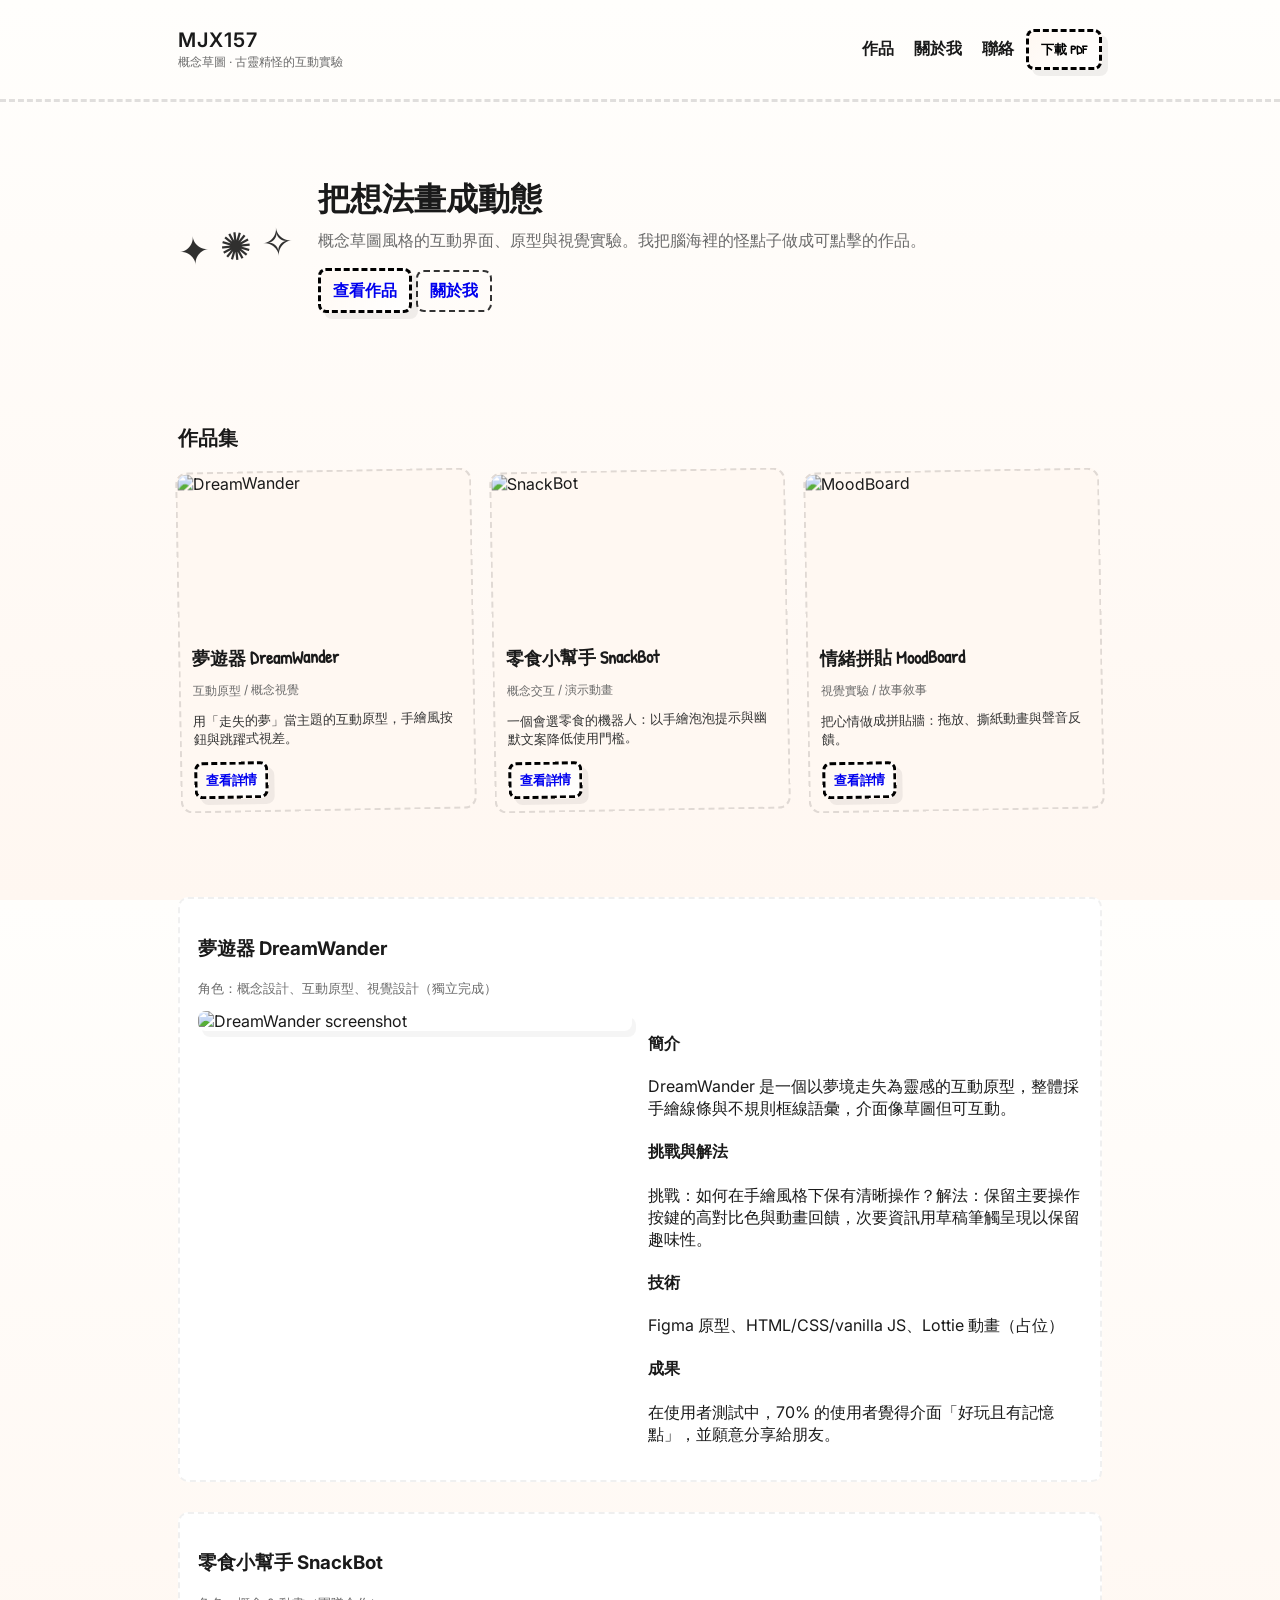
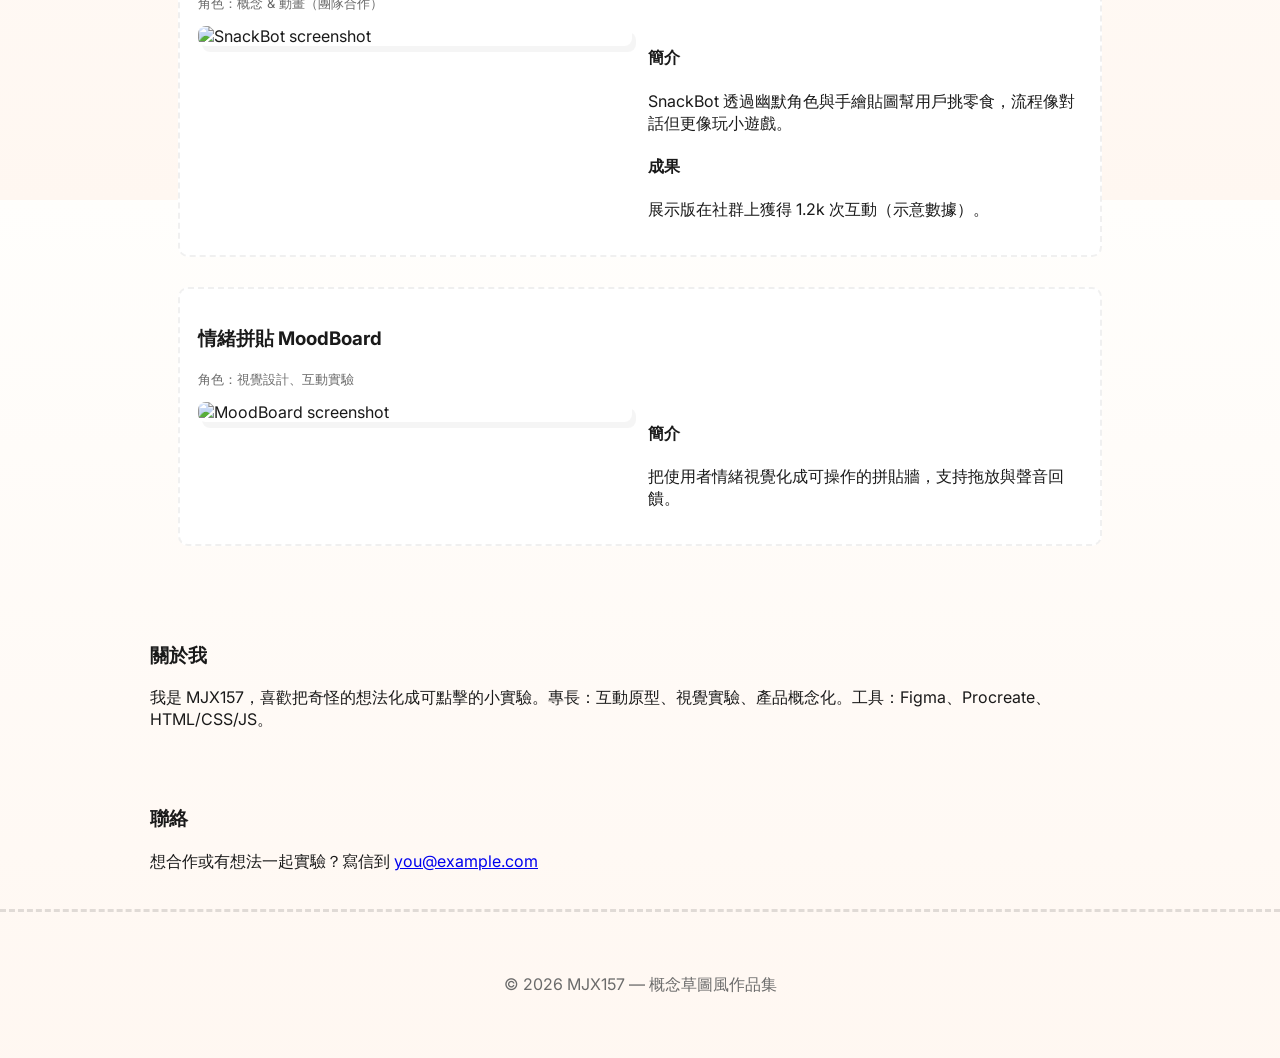
==== index.html @ e75595c7 "Add portfolio site — concept sketch sample" ====
<!doctype html>
<html lang="zh-Hant">
<head>
  <meta charset="utf-8" />
  <meta name="viewport" content="width=device-width,initial-scale=1" />
  <title>作品集 — 概念草圖風 · 古靈精怪</title>
  <link rel="stylesheet" href="styles.css" />
  <link href="https://fonts.googleapis.com/css2?family=Patrick+Hand&family=Inter:wght@300;600&display=swap" rel="stylesheet">
</head>
<body>
  <header class="site-header">
    <div class="container header-inner">
      <div class="brand">
        <h1 class="name">MJX157</h1>
        <p class="tagline">概念草圖 &middot; 古靈精怪的互動實驗</p>
      </div>
      <nav class="nav">
        <a href="#works">作品</a>
        <a href="#about">關於我</a>
        <a href="#contact">聯絡</a>
        <button id="pdfBtn" class="btn sketch">下載 PDF</button>
      </nav>
    </div>
  </header>

  <main>
    <section class="hero">
      <div class="container hero-inner">
        <div class="hero-art">✦ ✺ ✧</div>
        <div class="hero-text">
          <h2>把想法畫成動態</h2>
          <p class="lead">概念草圖風格的互動界面、原型與視覺實驗。我把腦海裡的怪點子做成可點擊的作品。</p>
          <div class="cta">
            <a href="#works" class="btn sketch">查看作品</a>
            <a href="#about" class="btn outline">關於我</a>
          </div>
        </div>
      </div>
    </section>

    <section id="works" class="works container">
      <h3 class="section-title">作品集</h3>

      <div class="grid">
        <!-- Project Card 1 -->
        <article class="card">
          <img src="https://picsum.photos/1200/800?random=101" alt="DreamWander" />
          <div class="card-body">
            <h4>夢遊器 DreamWander</h4>
            <p class="meta">互動原型 / 概念視覺</p>
            <p class="excerpt">用「走失的夢」當主題的互動原型，手繪風按鈕與跳躍式視差。</p>
            <div class="card-actions">
              <a href="#case-dream" class="btn sketch small">查看詳情</a>
            </div>
          </div>
        </article>

        <!-- Project Card 2 -->
        <article class="card">
          <img src="https://picsum.photos/1200/800?random=102" alt="SnackBot" />
          <div class="card-body">
            <h4>零食小幫手 SnackBot</h4>
            <p class="meta">概念交互 / 演示動畫</p>
            <p class="excerpt">一個會選零食的機器人：以手繪泡泡提示與幽默文案降低使用門檻。</p>
            <div class="card-actions">
              <a href="#case-snack" class="btn sketch small">查看詳情</a>
            </div>
          </div>
        </article>

        <!-- Project Card 3 -->
        <article class="card">
          <img src="https://picsum.photos/1200/800?random=103" alt="MoodBoard" />
          <div class="card-body">
            <h4>情緒拼貼 MoodBoard</h4>
            <p class="meta">視覺實驗 / 故事敘事</p>
            <p class="excerpt">把心情做成拼貼牆：拖放、撕紙動畫與聲音反饋。</p>
            <div class="card-actions">
              <a href="#case-mood" class="btn sketch small">查看詳情</a>
            </div>
          </div>
        </article>
      </div>
    </section>

    <!-- Detailed Cases -->
    <section class="cases container">
      <article id="case-dream" class="case">
        <h3>夢遊器 DreamWander</h3>
        <p class="role">角色：概念設計、互動原型、視覺設計（獨立完成）</p>
        <div class="case-grid">
          <img src="https://picsum.photos/1200/800?random=201" alt="DreamWander screenshot">
          <div>
            <h4>簡介</h4>
            <p>DreamWander 是一個以夢境走失為靈感的互動原型，整體採手繪線條與不規則框線語彙，介面像草圖但可互動。</p>
            <h4>挑戰與解法</h4>
            <p>挑戰：如何在手繪風格下保有清晰操作？解法：保留主要操作按鍵的高對比色與動畫回饋，次要資訊用草稿筆觸呈現以保留趣味性。</p>
            <h4>技術</h4>
            <p>Figma 原型、HTML/CSS/vanilla JS、Lottie 動畫（占位）</p>
            <h4>成果</h4>
            <p>在使用者測試中，70% 的使用者覺得介面「好玩且有記憶點」，並願意分享給朋友。</p>
          </div>
        </div>
      </article>

      <article id="case-snack" class="case">
        <h3>零食小幫手 SnackBot</h3>
        <p class="role">角色：概念 & 動畫（團隊合作）</p>
        <div class="case-grid">
          <img src="https://picsum.photos/1200/800?random=202" alt="SnackBot screenshot">
          <div>
            <h4>簡介</h4>
            <p>SnackBot 透過幽默角色與手繪貼圖幫用戶挑零食，流程像對話但更像玩小遊戲。</p>
            <h4>成果</h4>
            <p>展示版在社群上獲得 1.2k 次互動（示意數據）。</p>
          </div>
        </div>
      </article>

      <article id="case-mood" class="case">
        <h3>情緒拼貼 MoodBoard</h3>
        <p class="role">角色：視覺設計、互動實驗</p>
        <div class="case-grid">
          <img src="https://picsum.photos/1200/800?random=203" alt="MoodBoard screenshot">
          <div>
            <h4>簡介</h4>
            <p>把使用者情緒視覺化成可操作的拼貼牆，支持拖放與聲音回饋。</p>
          </div>
        </div>
      </article>
    </section>

    <section id="about" class="about container">
      <h3>關於我</h3>
      <p>我是 MJX157，喜歡把奇怪的想法化成可點擊的小實驗。專長：互動原型、視覺實驗、產品概念化。工具：Figma、Procreate、HTML/CSS/JS。</p>
    </section>

    <section id="contact" class="contact container">
      <h3>聯絡</h3>
      <p>想合作或有想法一起實驗？寫信到 <a href="mailto:you@example.com">you@example.com</a></p>
    </section>
  </main>

  <footer class="site-footer">
    <div class="container">
      <p>© 2026 MJX157 — 概念草圖風作品集</p>
    </div>
  </footer>

  <script src="script.js"></script>
</body>
</html>
---- styles.css ----
/* 概念草圖 / 古靈精怪 風格 */
:root{
  --accent:#FF7AA2;
  --paper:#fff8f2;
  --ink:#1a1a1a;
  --muted:#6b6b6b;
  --sketch: 3px dashed rgba(0,0,0,0.12);
  --radius:10px;
}

*{box-sizing:border-box}
html,body{height:100%}
body{
  font-family: "Inter", system-ui, -apple-system, "Segoe UI", Roboto, "Helvetica Neue", "Noto Sans", "Patrick Hand", "Arial";
  background:linear-gradient(180deg, #fffefc 0%, #fff7f1 100%);
  color:var(--ink);
  margin:0;
  -webkit-font-smoothing:antialiased;
}

.container{max-width:980px;margin:0 auto;padding:28px}

/* Header */
.site-header{border-bottom:var(--sketch);background:transparent}
.header-inner{display:flex;justify-content:space-between;align-items:center}
.brand .name{margin:0;font-size:20px;font-weight:600;letter-spacing:1px}
.brand .tagline{margin:2px 0 0;font-size:12px;color:var(--muted)}

/* Nav */
.nav a{margin:0 8px;color:var(--ink);text-decoration:none;font-weight:600}
.btn{display:inline-block;padding:8px 12px;border-radius:8px;background:#fff;border:2px solid #000;font-weight:600;text-decoration:none;cursor:pointer}
.btn.small{padding:6px 8px;font-size:13px}
.btn.sketch{background:linear-gradient(135deg,var(--paper),#fff);border:3px dashed #000;box-shadow:6px 6px 0 rgba(0,0,0,0.06);font-family:"Patrick Hand", "Segoe UI", sans-serif}
.btn.outline{background:transparent;border:2px dashed #333}

/* Hero */
.hero{padding:48px 0}
.hero-inner{display:flex;gap:24px;align-items:center}
.hero-art{font-size:38px;transform:rotate(-6deg);opacity:0.9}
.hero-text h2{margin:0;font-size:32px}
.lead{color:var(--muted);margin-top:8px}

/* Works grid */
.section-title{font-size:20px;margin:8px 0 18px}
.grid{display:grid;grid-template-columns:repeat(3,1fr);gap:18px}
.card{background:var(--paper);border-radius:12px;border:2px dashed rgba(0,0,0,0.12);overflow:hidden;transform:rotate(-1deg)}
.card img{width:100%;height:160px;object-fit:cover;display:block}
.card-body{padding:12px}
.card h4{margin:0 0 6px;font-family:"Patrick Hand";font-size:18px}
.meta{font-size:12px;color:var(--muted);margin-bottom:8px}
.excerpt{font-size:13px;color:#333}

/* Cases */
.cases .case{margin:30px 0;padding:18px;border-radius:10px;border:2px dashed rgba(0,0,0,0.06);background:#fff}
.case-grid{display:grid;grid-template-columns:1fr 1fr;gap:16px;align-items:start}
.case-grid img{width:100%;height:auto;border-radius:8px;object-fit:cover;box-shadow:4px 6px 0 rgba(0,0,0,0.04)}
.role{color:var(--muted);font-size:13px}

/* About / Contact */
.about, .contact{padding:20px 0}

/* Footer */
.site-footer{padding:18px 0;text-align:center;color:var(--muted);border-top:var(--sketch)}

/* Responsive */
@media (max-width:900px){
  .grid{grid-template-columns:repeat(2,1fr)}
  .hero-inner{flex-direction:column;align-items:flex-start}
  .case-grid{grid-template-columns:1fr}
}
@media (max-width:600px){
  .grid{grid-template-columns:1fr}
}

/* Print / PDF hint */
@media print{
  body{background:white}
  header, .nav, .btn, footer{display:none}
  .container{padding:0}
  .card img, .case-grid img{max-height:300px;object-fit:contain}
}
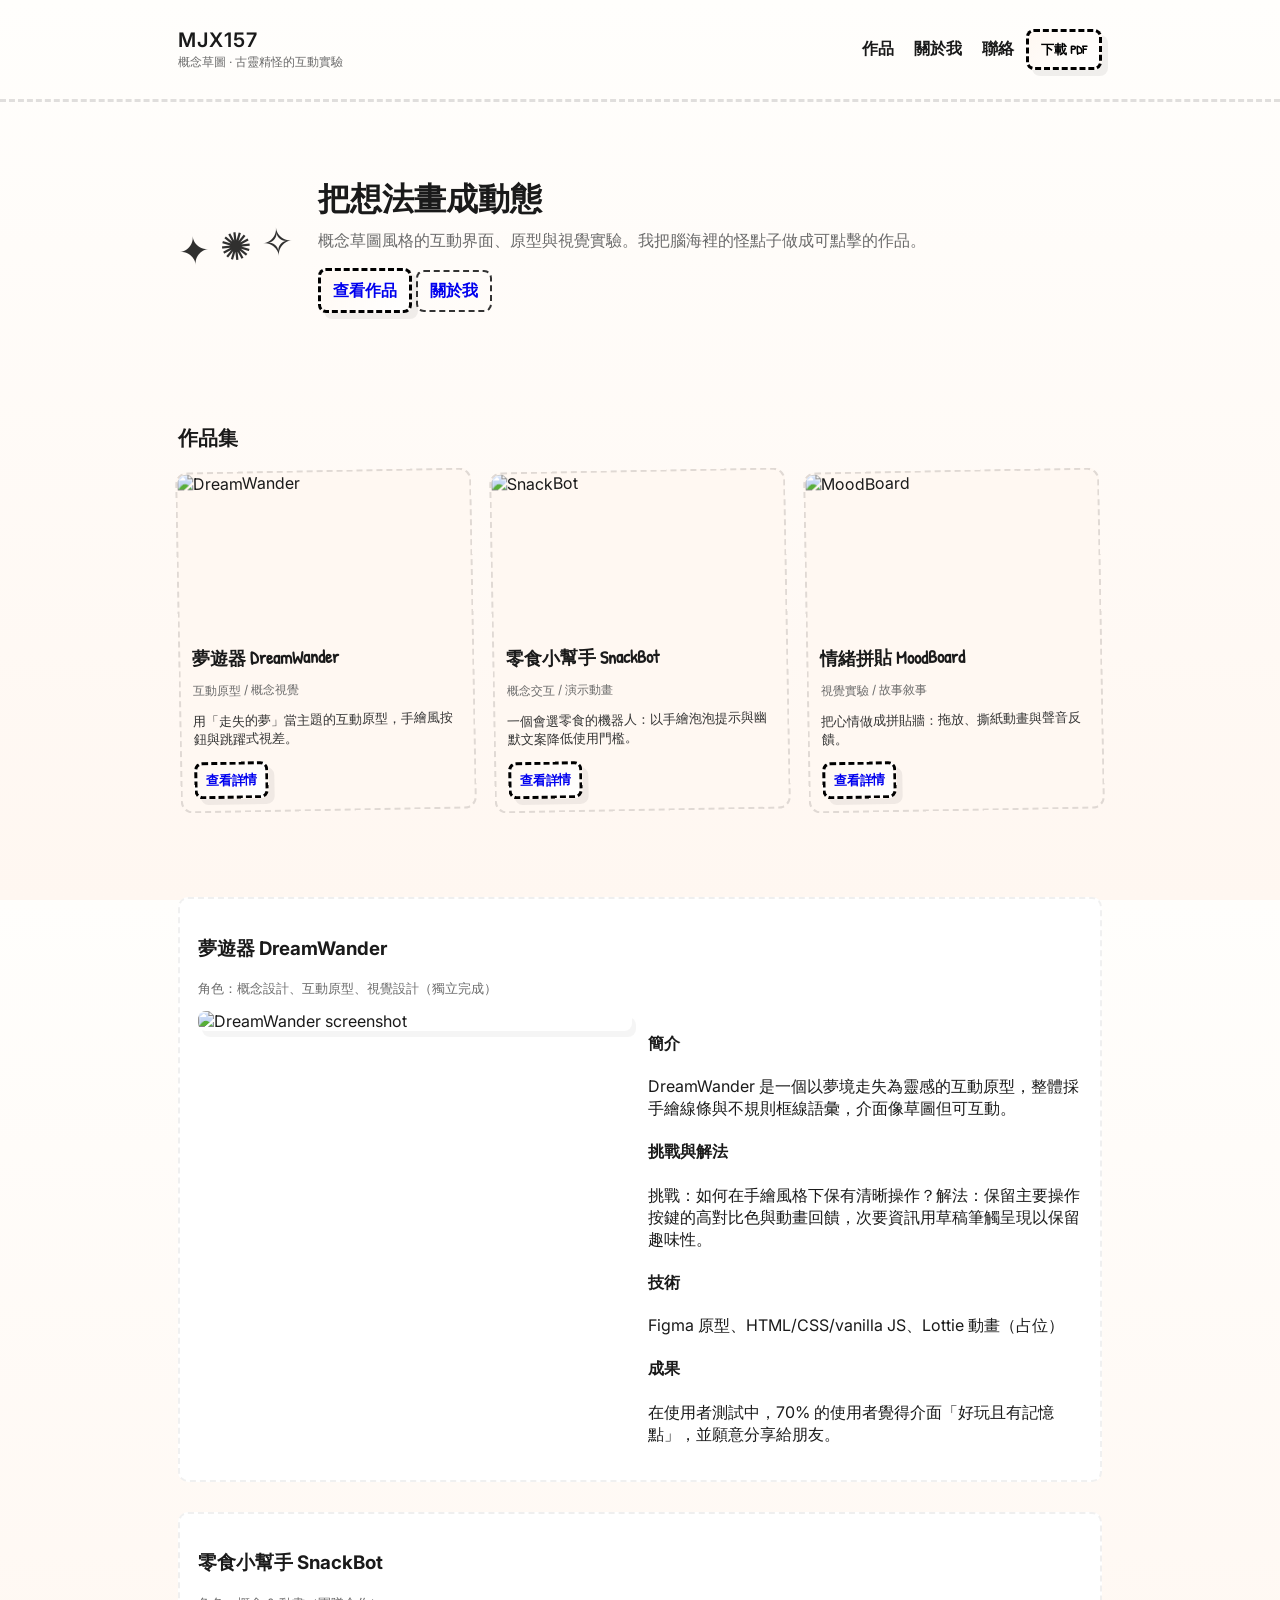
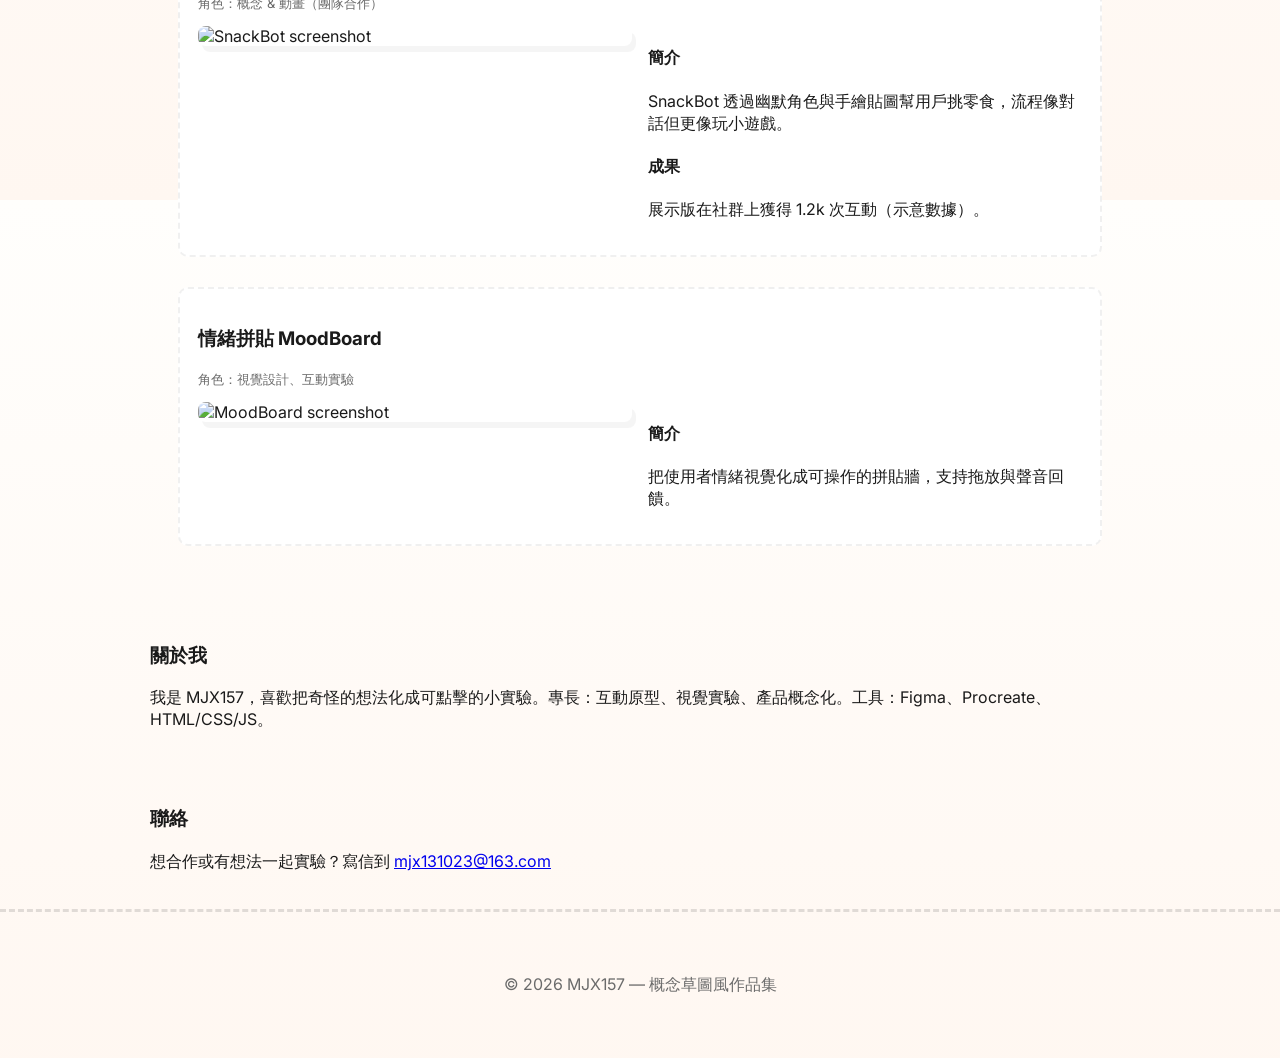
==== commit d87915b7: "Update: replace placeholders with user images filenames and contact email" ====
--- a/index.html
+++ b/index.html
@@ -44,7 +44,7 @@
       <div class="grid">
         <!-- Project Card 1 -->
         <article class="card">
-          <img src="https://picsum.photos/1200/800?random=101" alt="DreamWander" />
+          <img src="assets/dream-cover.jpg" alt="DreamWander" />
           <div class="card-body">
             <h4>夢遊器 DreamWander</h4>
             <p class="meta">互動原型 / 概念視覺</p>
@@ -57,7 +57,7 @@
 
         <!-- Project Card 2 -->
         <article class="card">
-          <img src="https://picsum.photos/1200/800?random=102" alt="SnackBot" />
+          <img src="assets/snack-cover.jpg" alt="SnackBot" />
           <div class="card-body">
             <h4>零食小幫手 SnackBot</h4>
             <p class="meta">概念交互 / 演示動畫</p>
@@ -70,7 +70,7 @@
 
         <!-- Project Card 3 -->
         <article class="card">
-          <img src="https://picsum.photos/1200/800?random=103" alt="MoodBoard" />
+          <img src="assets/mood-cover.jpg" alt="MoodBoard" />
           <div class="card-body">
             <h4>情緒拼貼 MoodBoard</h4>
             <p class="meta">視覺實驗 / 故事敘事</p>
@@ -89,7 +89,7 @@
         <h3>夢遊器 DreamWander</h3>
         <p class="role">角色：概念設計、互動原型、視覺設計（獨立完成）</p>
         <div class="case-grid">
-          <img src="https://picsum.photos/1200/800?random=201" alt="DreamWander screenshot">
+          <img src="assets/dream-detail.jpg" alt="DreamWander screenshot">
           <div>
             <h4>簡介</h4>
             <p>DreamWander 是一個以夢境走失為靈感的互動原型，整體採手繪線條與不規則框線語彙，介面像草圖但可互動。</p>
@@ -107,7 +107,7 @@
         <h3>零食小幫手 SnackBot</h3>
         <p class="role">角色：概念 & 動畫（團隊合作）</p>
         <div class="case-grid">
-          <img src="https://picsum.photos/1200/800?random=202" alt="SnackBot screenshot">
+          <img src="assets/snack-detail.jpg" alt="SnackBot screenshot">
           <div>
             <h4>簡介</h4>
             <p>SnackBot 透過幽默角色與手繪貼圖幫用戶挑零食，流程像對話但更像玩小遊戲。</p>
@@ -121,7 +121,7 @@
         <h3>情緒拼貼 MoodBoard</h3>
         <p class="role">角色：視覺設計、互動實驗</p>
         <div class="case-grid">
-          <img src="https://picsum.photos/1200/800?random=203" alt="MoodBoard screenshot">
+          <img src="assets/mood-detail.jpg" alt="MoodBoard screenshot">
           <div>
             <h4>簡介</h4>
             <p>把使用者情緒視覺化成可操作的拼貼牆，支持拖放與聲音回饋。</p>
@@ -137,7 +137,7 @@
 
     <section id="contact" class="contact container">
       <h3>聯絡</h3>
-      <p>想合作或有想法一起實驗？寫信到 <a href="mailto:you@example.com">you@example.com</a></p>
+      <p>想合作或有想法一起實驗？寫信到 <a href="mailto:mjx131023@163.com">mjx131023@163.com</a></p>
     </section>
   </main>
 
